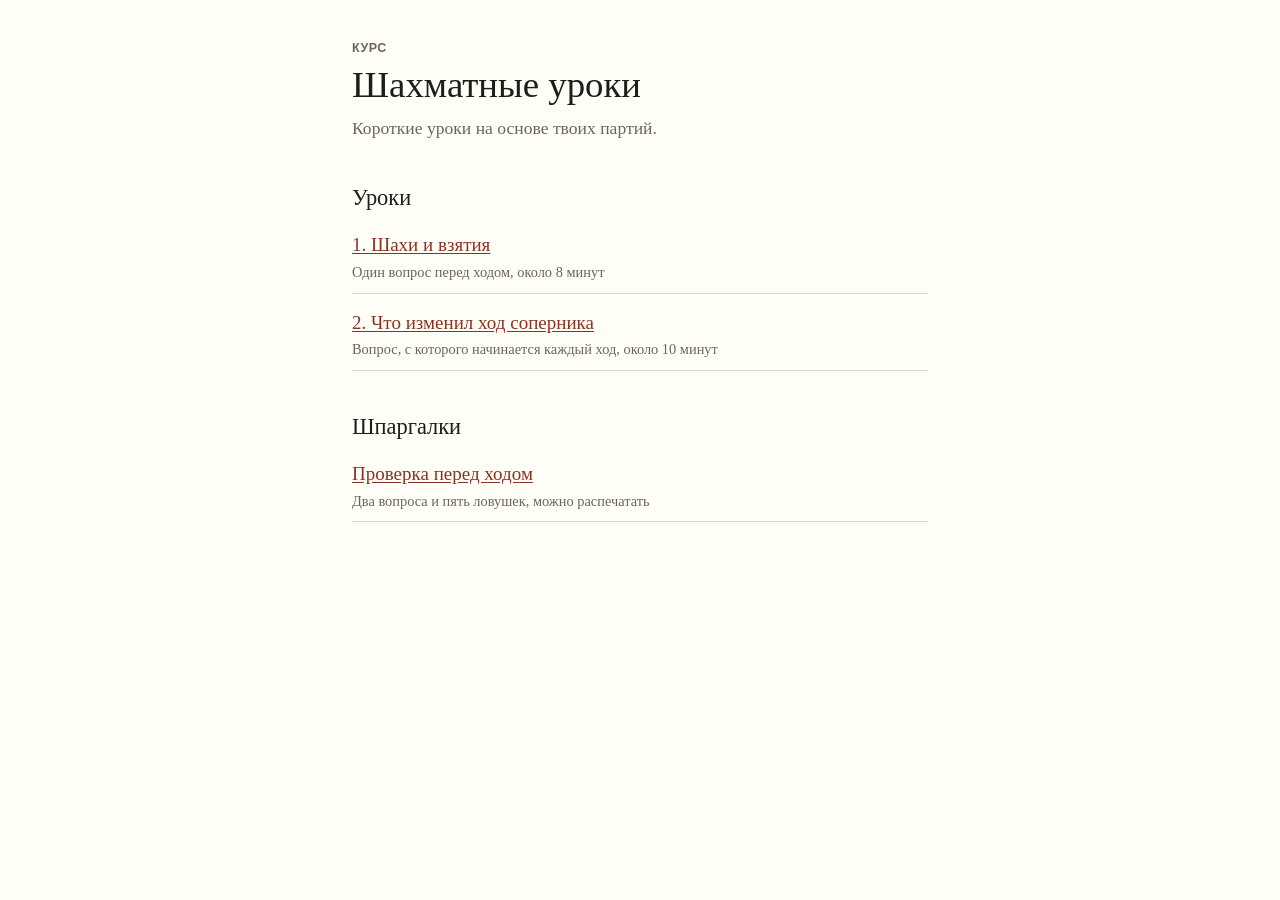
==== index.html @ b0790417 "Урок 2: что изменил ход соперника" ====
<!doctype html>
<html lang="ru">
<head>
  <meta charset="utf-8">
  <meta name="viewport" content="width=device-width, initial-scale=1">
  <meta name="color-scheme" content="light dark">
  <meta name="robots" content="noindex">
  <link rel="icon" href="data:,">
  <title>Шахматные уроки</title>
  <link rel="stylesheet" href="assets/course.css">
</head>
<body>
<main>
  <p class="kicker">Курс</p>
  <h1>Шахматные уроки</h1>
  <p class="lead">Короткие уроки на основе твоих партий.</p>

  <h2>Уроки</h2>
  <ul class="toc">
    <li><a href="lessons/0001-shahi-i-vzyatiya.html">1. Шахи и взятия</a><span class="note">Один вопрос перед ходом, около 8 минут</span></li>
    <li><a href="lessons/0002-chto-izmenil-hod.html">2. Что изменил ход соперника</a><span class="note">Вопрос, с которого начинается каждый ход, около 10 минут</span></li>
  </ul>

  <h2>Шпаргалки</h2>
  <ul class="toc">
    <li><a href="reference/proverka-pered-hodom.html">Проверка перед ходом</a><span class="note">Два вопроса и пять ловушек, можно распечатать</span></li>
  </ul>
</main>
</body>
</html>
---- assets/course.css ----
/* Общий стиль курса: типографика, доска, тренажёр, форма итога. */
:root {
  --bg: #fffff8;
  --ink: #1f1d1a;
  --muted: #6b665c;
  --rule: #dcd6c8;
  --panel: #f4f0e4;
  --accent: #8a3324;
  --good: #2f6b3a;
  --bad: #a3342a;
  --focus: #1f5f8b;
  --sq-light: #f0d9b5;
  --sq-dark: #b58863;
  --serif: Georgia, "Noto Serif", "Times New Roman", serif;
  --sans: -apple-system, BlinkMacSystemFont, "Segoe UI", Roboto, "Noto Sans", Arial, sans-serif;
}

@media (prefers-color-scheme: dark) {
  :root:not([data-theme="light"]) {
    --bg: #191815;
    --ink: #ece7db;
    --muted: #a9a394;
    --rule: #3a372f;
    --panel: #24221d;
    --accent: #e8987e;
    --good: #7cc48a;
    --bad: #f0897c;
    --focus: #7cb8e0;
  }
}

* { box-sizing: border-box; }

html { -webkit-text-size-adjust: 100%; }

body {
  margin: 0;
  background: var(--bg);
  color: var(--ink);
  font: 19px/1.6 var(--serif);
}

main {
  max-width: 38rem;
  margin: 0 auto;
  padding: 2.5rem 16px 4rem;
}

.kicker {
  margin: 0 0 .4rem;
  color: var(--muted);
  font: 600 .78rem/1.4 var(--sans);
  letter-spacing: .04em;
  text-transform: uppercase;
}

h1 {
  margin: 0 0 .5rem;
  font-size: 2.3rem;
  font-weight: 400;
  line-height: 1.15;
}

h2 {
  margin: 2.6rem 0 .6rem;
  font-size: 1.4rem;
  font-weight: 400;
  line-height: 1.25;
}

p { margin: 0 0 1rem; }

ol, ul { margin: 0 0 1rem; padding-left: 1.4rem; }
li { margin-bottom: .35rem; }

a { color: var(--accent); text-underline-offset: 2px; }

.lead { color: var(--muted); font-size: 1.1rem; }

.source { color: var(--muted); font-size: .9rem; }

.key {
  margin: 1.2rem 0;
  padding: .2rem 0 .2rem 1rem;
  border-left: 3px solid var(--accent);
  font-size: 1.3rem;
  line-height: 1.35;
}

table.data {
  width: 100%;
  margin: 1.2rem 0 .3rem;
  border-collapse: collapse;
  font: .95rem/1.4 var(--sans);
  font-variant-numeric: tabular-nums;
}
table.data th, table.data td {
  padding: .4rem .5rem;
  border-bottom: 1px solid var(--rule);
  text-align: right;
}
table.data th:first-child, table.data td:first-child { padding-left: 0; text-align: left; }
table.data th { color: var(--muted); font-weight: 600; }
table.data tr.hi td { color: var(--accent); font-weight: 600; }

.caption { margin-bottom: 1.4rem; color: var(--muted); font: .82rem/1.4 var(--sans); }

.foot {
  margin-top: 3rem;
  padding-top: 1rem;
  border-top: 1px solid var(--rule);
  color: var(--muted);
  font: .88rem/1.5 var(--sans);
}

/* Кнопки */
.btn {
  min-height: 44px;
  padding: .55rem 1rem;
  border: 1px solid var(--rule);
  border-radius: 8px;
  background: var(--panel);
  color: var(--ink);
  font: 600 1rem/1.2 var(--sans);
  cursor: pointer;
}
.btn:hover { border-color: var(--muted); }
.btn:focus-visible, .bd-sq:focus-visible, input:focus-visible, textarea:focus-visible {
  outline: 2px solid var(--focus);
  outline-offset: 2px;
}
.btn.primary { border-color: var(--accent); background: var(--accent); color: var(--bg); }
.btn[disabled] { opacity: .55; cursor: default; }
.btn-row { display: flex; flex-wrap: wrap; gap: .6rem; margin: .9rem 0; }
.btn-row .btn { flex: 1 1 8rem; }

/* Доска */
.board {
  position: relative;
  width: 100%;
  max-width: 460px;
  margin: 0 auto;
  aspect-ratio: 1;
  border-radius: 4px;
  overflow: hidden;
  box-shadow: 0 0 0 1px rgba(0, 0, 0, .25);
}
.bd-grid {
  display: grid;
  grid-template-columns: repeat(8, 1fr);
  grid-template-rows: repeat(8, 1fr);
  width: 100%;
  height: 100%;
}
.bd-sq {
  position: relative;
  min-width: 0;
  min-height: 0;
  margin: 0;
  padding: 0;
  border: 0;
  border-radius: 0;
  background: var(--sq-light);
  font: inherit;
  touch-action: manipulation;
}
.bd-sq.dark { background: var(--sq-dark); }
.bd-sq[disabled] { color: inherit; opacity: 1; }
.board.picking .bd-sq { cursor: pointer; }
.bd-sq.m-last::after, .bd-sq.m-sel::after, .bd-sq.m-good::after, .bd-sq.m-bad::after {
  content: "";
  position: absolute;
  inset: 0;
}
.bd-sq.m-last::after { background: rgba(155, 199, 0, .38); }
.bd-sq.m-sel::after { background: rgba(31, 95, 139, .45); }
.bd-sq.m-good::after { background: rgba(47, 107, 58, .5); }
.bd-sq.m-bad::after { background: rgba(163, 52, 42, .5); }
.bd-lbl {
  position: absolute;
  z-index: 1;
  color: #5c4630;
  font: 700 clamp(8px, 2.2vw, 11px)/1 var(--sans);
  pointer-events: none;
}
.bd-sq.dark .bd-lbl { color: #f6e7cf; }
.bd-lbl.rank { top: 3%; left: 4%; }
.bd-lbl.file { right: 5%; bottom: 3%; }
.pc {
  position: absolute;
  z-index: 2;
  top: 4%;
  left: 4%;
  width: 92%;
  height: 92%;
  pointer-events: none;
}
.pc .b { stroke-width: 1.6; stroke-linejoin: round; }
.pc .m { fill: none; stroke-width: 1.6; stroke-linecap: round; }
.pc .k { fill: none; stroke-width: 3.2; stroke-linecap: round; }
.pc.w .b { fill: #fbfaf4; stroke: #2b2723; }
.pc.w .m, .pc.w .k { stroke: #2b2723; }
.pc.w .e { fill: #2b2723; }
.pc.b .b { fill: #2f2b27; stroke: #14110e; }
.pc.b .m { stroke: #e9e3d6; }
.pc.b .k { stroke: #14110e; }
.pc.b .e { fill: #e9e3d6; }
.bd-arrows {
  position: absolute;
  z-index: 3;
  top: 0;
  left: 0;
  width: 100%;
  height: 100%;
  pointer-events: none;
}
.bd-arrows .plan { fill: #1f5f8b; }
.bd-arrows .danger { fill: #b3261e; }
.bd-arrows .good { fill: #2f7d3b; }

/* Пошаговый разбор и тренажёр */
.widget {
  margin: 1.2rem -16px;
  padding: 1rem 16px;
  background: var(--panel);
}
.widget .step-text, .tr-prompt { margin: 0 0 .9rem; min-height: 3.2em; }
.widget .board { margin-bottom: .9rem; }
.tr-head {
  display: flex;
  justify-content: space-between;
  margin-bottom: .6rem;
  color: var(--muted);
  font: 600 .82rem/1.3 var(--sans);
}
.tr-note { margin: .8rem 0; font-size: 1rem; line-height: 1.5; }
.tr-note:empty { display: none; }
.tr-note.good strong:first-child { color: var(--good); }
.tr-note.bad strong:first-child { color: var(--bad); }
.tr-note.hint { color: var(--muted); font-family: var(--sans); font-size: .95rem; }
.tr-final { margin: .3rem 0 0; font-size: 1.15rem; }

/* Форма итога */
.form label, .form legend { display: block; margin-bottom: .35rem; font: 600 .92rem/1.4 var(--sans); }
.form fieldset { margin: 0 0 1rem; padding: 0; border: 0; }
.form .opts { display: flex; flex-wrap: wrap; gap: .4rem .6rem; }
.form .opts label { display: inline-flex; gap: .35rem; align-items: center; font-weight: 400; }
.form textarea, .form .out {
  width: 100%;
  padding: .55rem .65rem;
  border: 1px solid var(--rule);
  border-radius: 8px;
  background: var(--bg);
  color: var(--ink);
  font: 1rem/1.45 var(--sans);
}
.form textarea { min-height: 5.2rem; resize: vertical; }
.form .out { min-height: 9rem; margin-top: .4rem; }
.form-status { min-height: 1.4em; color: var(--good); font: 600 .9rem/1.4 var(--sans); }

/* Шпаргалка */
.cards { display: grid; grid-template-columns: repeat(auto-fit, minmax(14rem, 1fr)); gap: 1.4rem; margin-top: 1rem; }
.card h3 { margin: .55rem 0 .2rem; font-size: 1.02rem; font-weight: 700; line-height: 1.3; }
.card p { margin: 0; font-size: .92rem; line-height: 1.45; }
.card .board { max-width: none; }

.toc { padding: 0; list-style: none; }
.toc li { padding: .55rem 0; border-bottom: 1px solid var(--rule); }
.toc .note { display: block; color: var(--muted); font-size: .9rem; }

@media (min-width: 640px) {
  .widget { margin: 1.2rem 0; padding: 1.2rem; border-radius: 8px; }
}

@media print {
  :root { --bg: #fff; --ink: #000; --muted: #444; --rule: #bbb; --panel: #fff; --accent: #000; }
  body { font-size: 11.5pt; }
  main { max-width: none; padding: 0; }
  .foot, .no-print { display: none; }
  .cards { grid-template-columns: repeat(4, 1fr); gap: .8rem; }
  .card { break-inside: avoid; }
  .board { box-shadow: 0 0 0 .5pt #000; }
  .bd-sq, .pc, .bd-arrows { -webkit-print-color-adjust: exact; print-color-adjust: exact; }
}
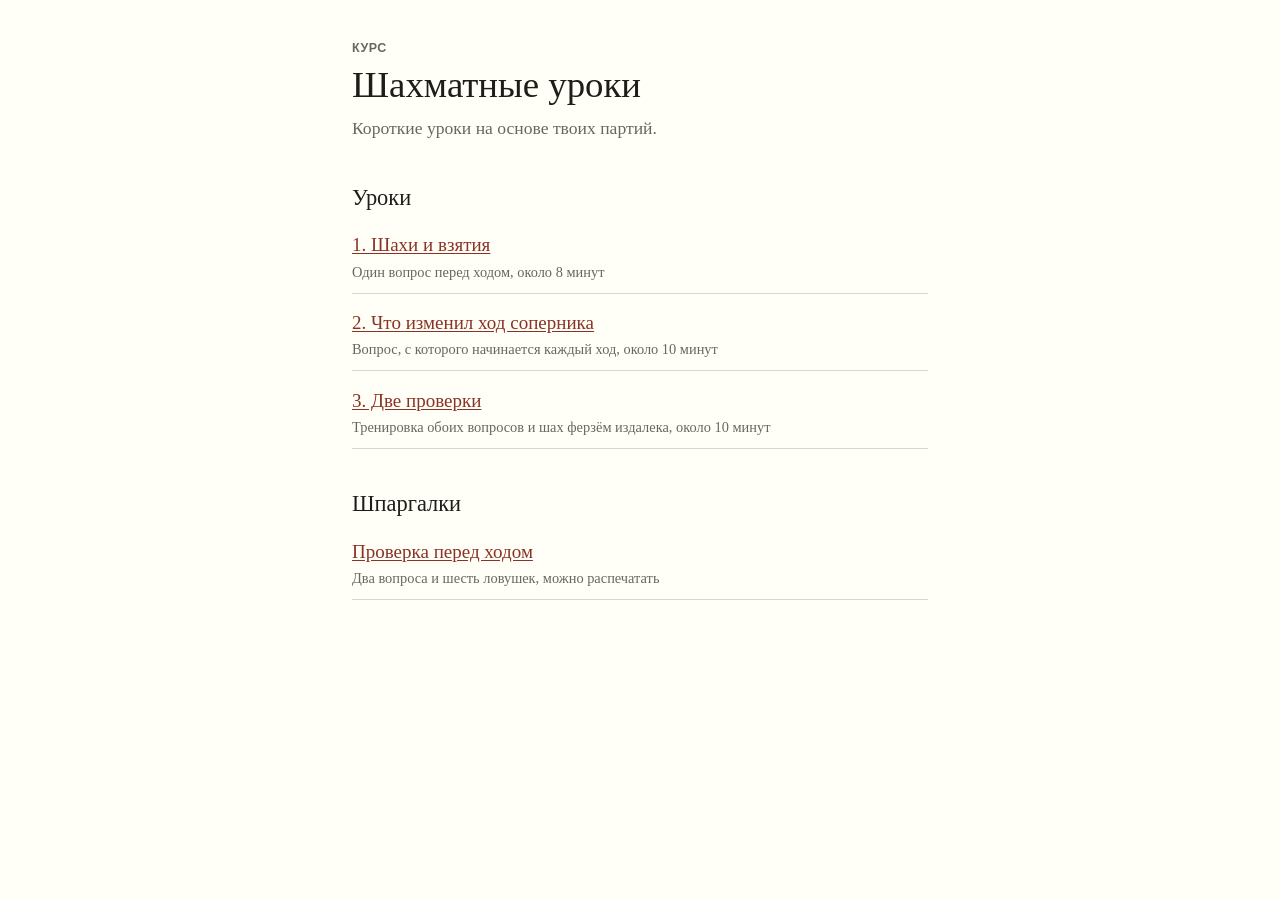
==== commit cadc77ae: "Урок 3: две проверки" ====
--- a/index.html
+++ b/index.html
@@ -19,11 +19,12 @@
   <ul class="toc">
     <li><a href="lessons/0001-shahi-i-vzyatiya.html">1. Шахи и взятия</a><span class="note">Один вопрос перед ходом, около 8 минут</span></li>
     <li><a href="lessons/0002-chto-izmenil-hod.html">2. Что изменил ход соперника</a><span class="note">Вопрос, с которого начинается каждый ход, около 10 минут</span></li>
+    <li><a href="lessons/0003-dve-proverki.html">3. Две проверки</a><span class="note">Тренировка обоих вопросов и шах ферзём издалека, около 10 минут</span></li>
   </ul>
 
   <h2>Шпаргалки</h2>
   <ul class="toc">
-    <li><a href="reference/proverka-pered-hodom.html">Проверка перед ходом</a><span class="note">Два вопроса и пять ловушек, можно распечатать</span></li>
+    <li><a href="reference/proverka-pered-hodom.html">Проверка перед ходом</a><span class="note">Два вопроса и шесть ловушек, можно распечатать</span></li>
   </ul>
 </main>
 </body>
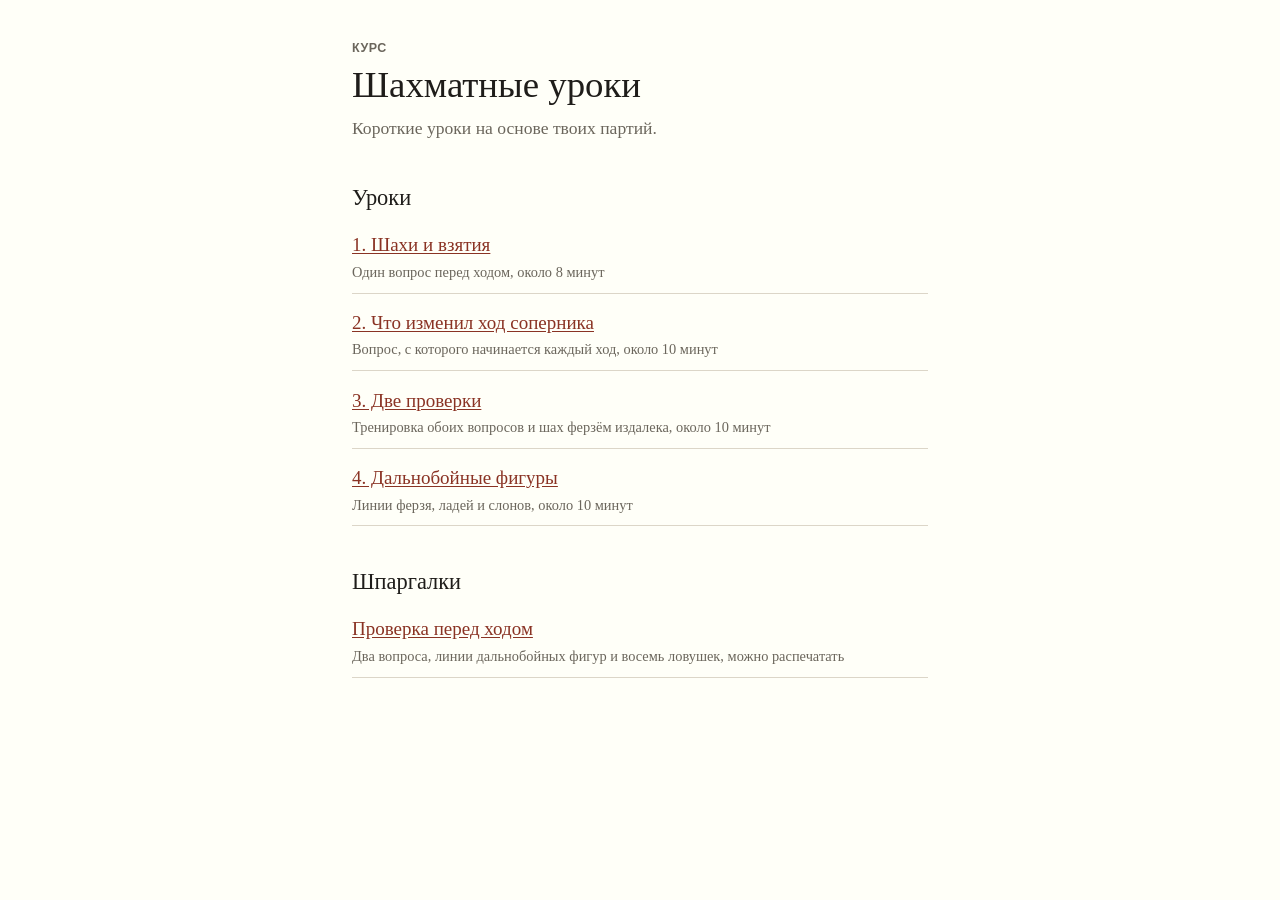
==== commit 0d3e2fbb: "Урок 4: дальнобойные фигуры" ====
--- a/index.html
+++ b/index.html
@@ -20,11 +20,12 @@
     <li><a href="lessons/0001-shahi-i-vzyatiya.html">1. Шахи и взятия</a><span class="note">Один вопрос перед ходом, около 8 минут</span></li>
     <li><a href="lessons/0002-chto-izmenil-hod.html">2. Что изменил ход соперника</a><span class="note">Вопрос, с которого начинается каждый ход, около 10 минут</span></li>
     <li><a href="lessons/0003-dve-proverki.html">3. Две проверки</a><span class="note">Тренировка обоих вопросов и шах ферзём издалека, около 10 минут</span></li>
+    <li><a href="lessons/0004-dalnoboynye-figury.html">4. Дальнобойные фигуры</a><span class="note">Линии ферзя, ладей и слонов, около 10 минут</span></li>
   </ul>
 
   <h2>Шпаргалки</h2>
   <ul class="toc">
-    <li><a href="reference/proverka-pered-hodom.html">Проверка перед ходом</a><span class="note">Два вопроса и шесть ловушек, можно распечатать</span></li>
+    <li><a href="reference/proverka-pered-hodom.html">Проверка перед ходом</a><span class="note">Два вопроса, линии дальнобойных фигур и восемь ловушек, можно распечатать</span></li>
   </ul>
 </main>
 </body>
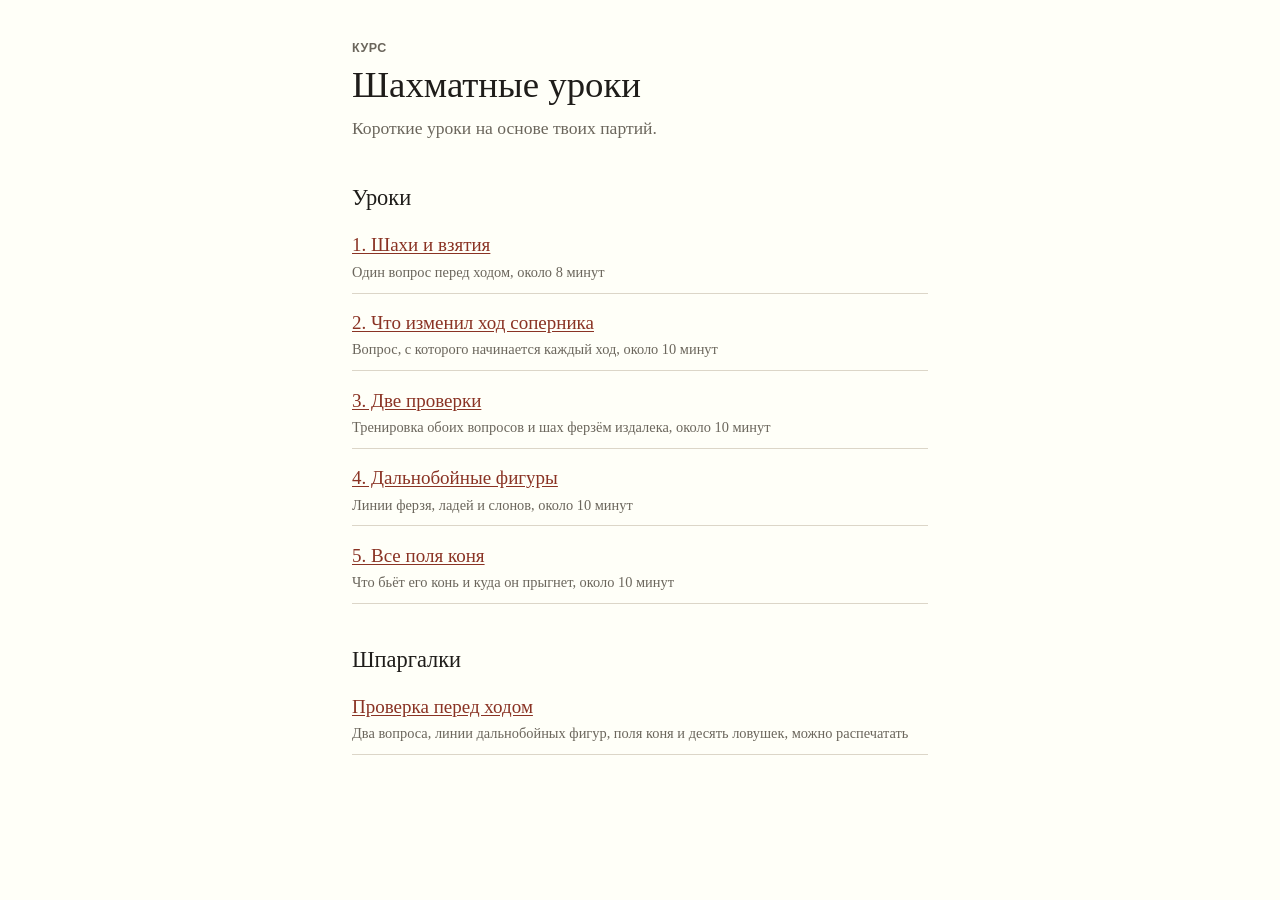
==== commit 002d145e: "Урок 5: все поля коня" ====
--- a/index.html
+++ b/index.html
@@ -21,11 +21,12 @@
     <li><a href="lessons/0002-chto-izmenil-hod.html">2. Что изменил ход соперника</a><span class="note">Вопрос, с которого начинается каждый ход, около 10 минут</span></li>
     <li><a href="lessons/0003-dve-proverki.html">3. Две проверки</a><span class="note">Тренировка обоих вопросов и шах ферзём издалека, около 10 минут</span></li>
     <li><a href="lessons/0004-dalnoboynye-figury.html">4. Дальнобойные фигуры</a><span class="note">Линии ферзя, ладей и слонов, около 10 минут</span></li>
+    <li><a href="lessons/0005-vse-polya-konya.html">5. Все поля коня</a><span class="note">Что бьёт его конь и куда он прыгнет, около 10 минут</span></li>
   </ul>
 
   <h2>Шпаргалки</h2>
   <ul class="toc">
-    <li><a href="reference/proverka-pered-hodom.html">Проверка перед ходом</a><span class="note">Два вопроса, линии дальнобойных фигур и восемь ловушек, можно распечатать</span></li>
+    <li><a href="reference/proverka-pered-hodom.html">Проверка перед ходом</a><span class="note">Два вопроса, линии дальнобойных фигур, поля коня и десять ловушек, можно распечатать</span></li>
   </ul>
 </main>
 </body>
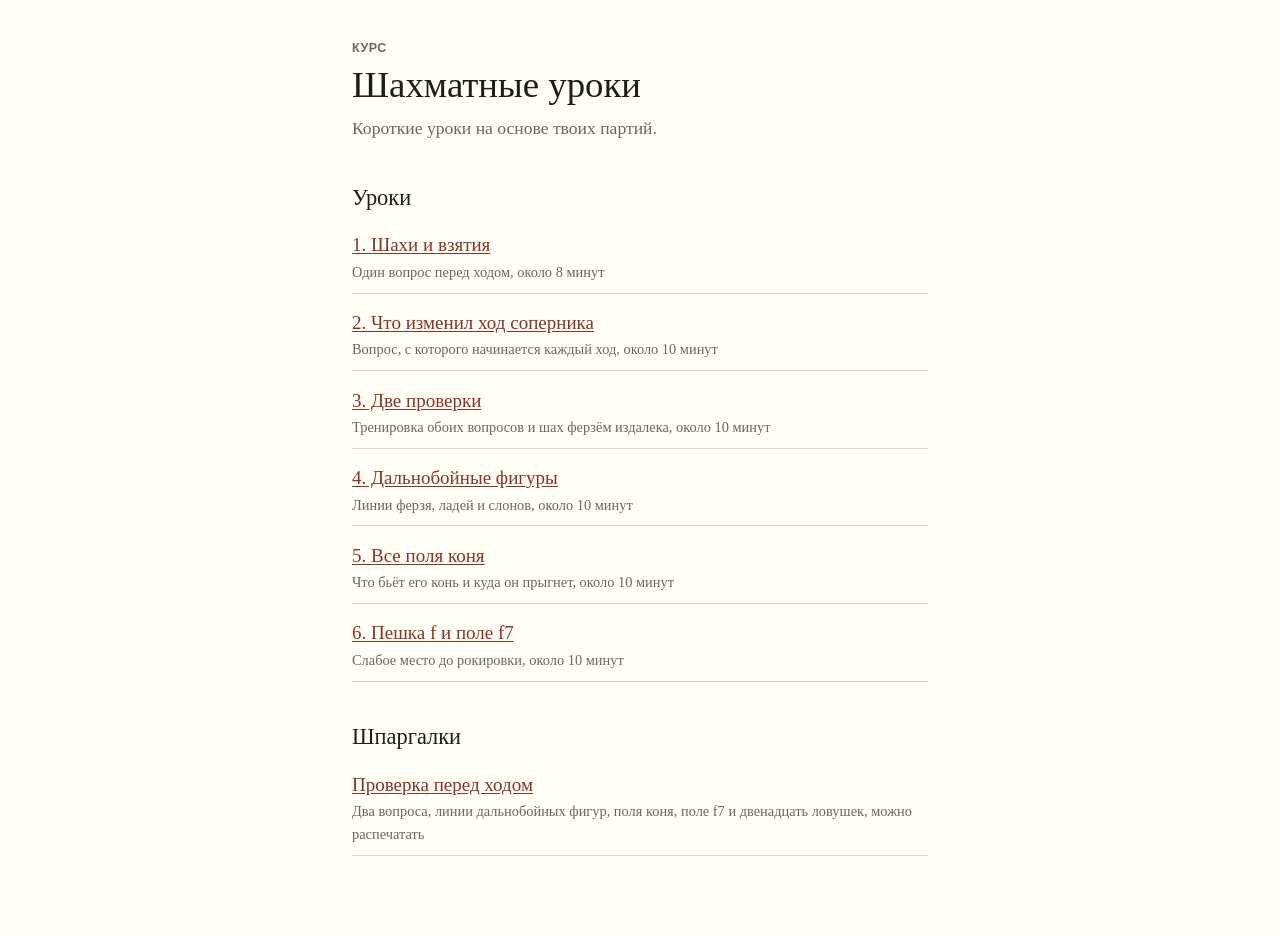
==== commit eb9699d9: "Урок 6: пешка f и поле f7" ====
--- a/index.html
+++ b/index.html
@@ -22,11 +22,12 @@
     <li><a href="lessons/0003-dve-proverki.html">3. Две проверки</a><span class="note">Тренировка обоих вопросов и шах ферзём издалека, около 10 минут</span></li>
     <li><a href="lessons/0004-dalnoboynye-figury.html">4. Дальнобойные фигуры</a><span class="note">Линии ферзя, ладей и слонов, около 10 минут</span></li>
     <li><a href="lessons/0005-vse-polya-konya.html">5. Все поля коня</a><span class="note">Что бьёт его конь и куда он прыгнет, около 10 минут</span></li>
+    <li><a href="lessons/0006-peshka-f-i-pole-f7.html">6. Пешка f и поле f7</a><span class="note">Слабое место до рокировки, около 10 минут</span></li>
   </ul>
 
   <h2>Шпаргалки</h2>
   <ul class="toc">
-    <li><a href="reference/proverka-pered-hodom.html">Проверка перед ходом</a><span class="note">Два вопроса, линии дальнобойных фигур, поля коня и десять ловушек, можно распечатать</span></li>
+    <li><a href="reference/proverka-pered-hodom.html">Проверка перед ходом</a><span class="note">Два вопроса, линии дальнобойных фигур, поля коня, поле f7 и двенадцать ловушек, можно распечатать</span></li>
   </ul>
 </main>
 </body>
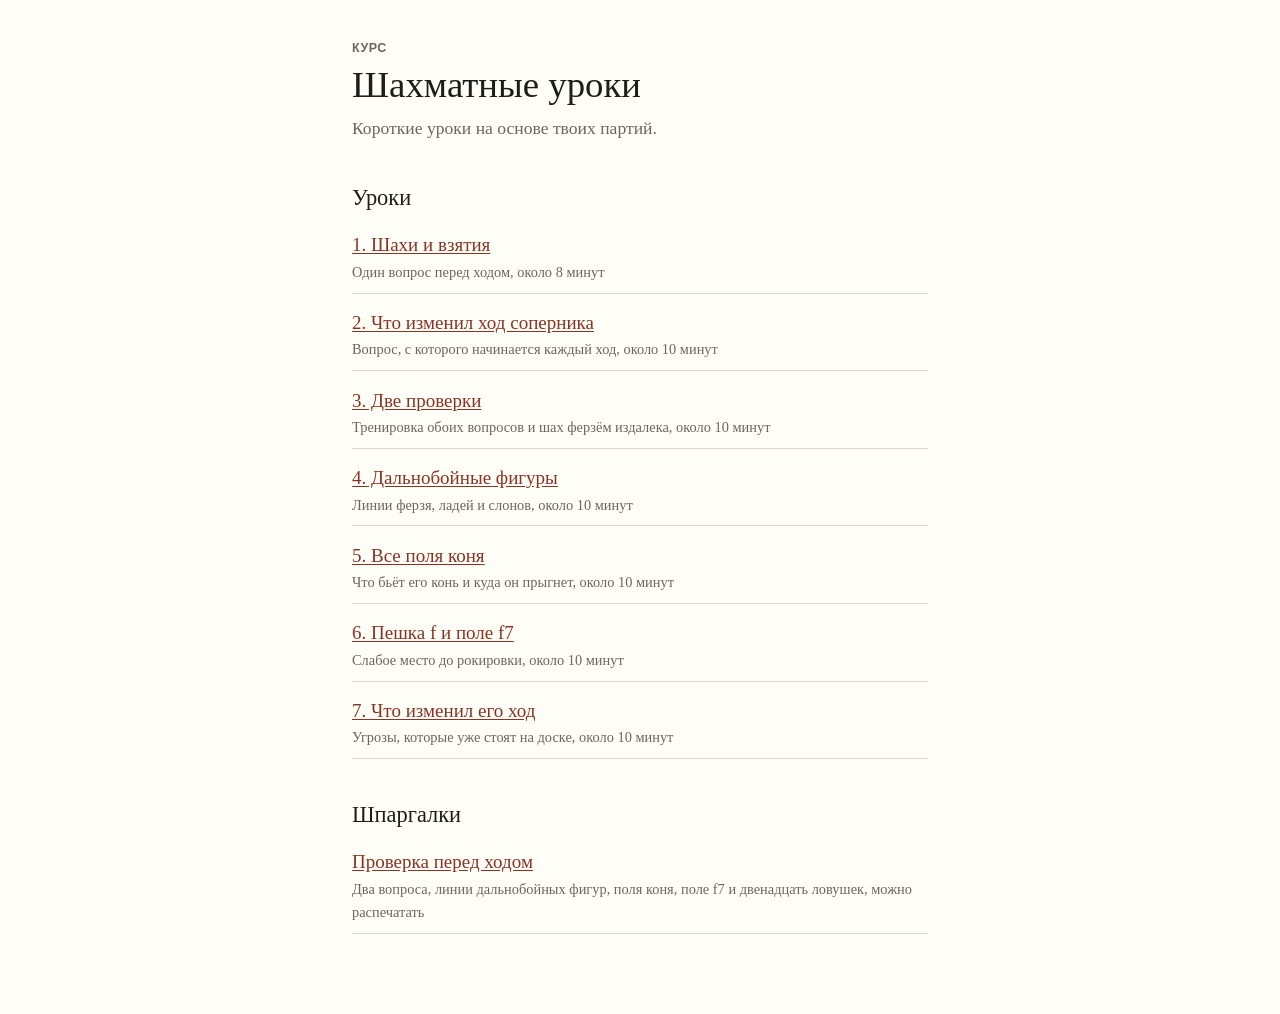
==== commit ab4153e2: "Урок 7: что изменил его ход" ====
--- a/index.html
+++ b/index.html
@@ -23,6 +23,7 @@
     <li><a href="lessons/0004-dalnoboynye-figury.html">4. Дальнобойные фигуры</a><span class="note">Линии ферзя, ладей и слонов, около 10 минут</span></li>
     <li><a href="lessons/0005-vse-polya-konya.html">5. Все поля коня</a><span class="note">Что бьёт его конь и куда он прыгнет, около 10 минут</span></li>
     <li><a href="lessons/0006-peshka-f-i-pole-f7.html">6. Пешка f и поле f7</a><span class="note">Слабое место до рокировки, около 10 минут</span></li>
+    <li><a href="lessons/0007-chto-izmenil-ego-hod.html">7. Что изменил его ход</a><span class="note">Угрозы, которые уже стоят на доске, около 10 минут</span></li>
   </ul>
 
   <h2>Шпаргалки</h2>
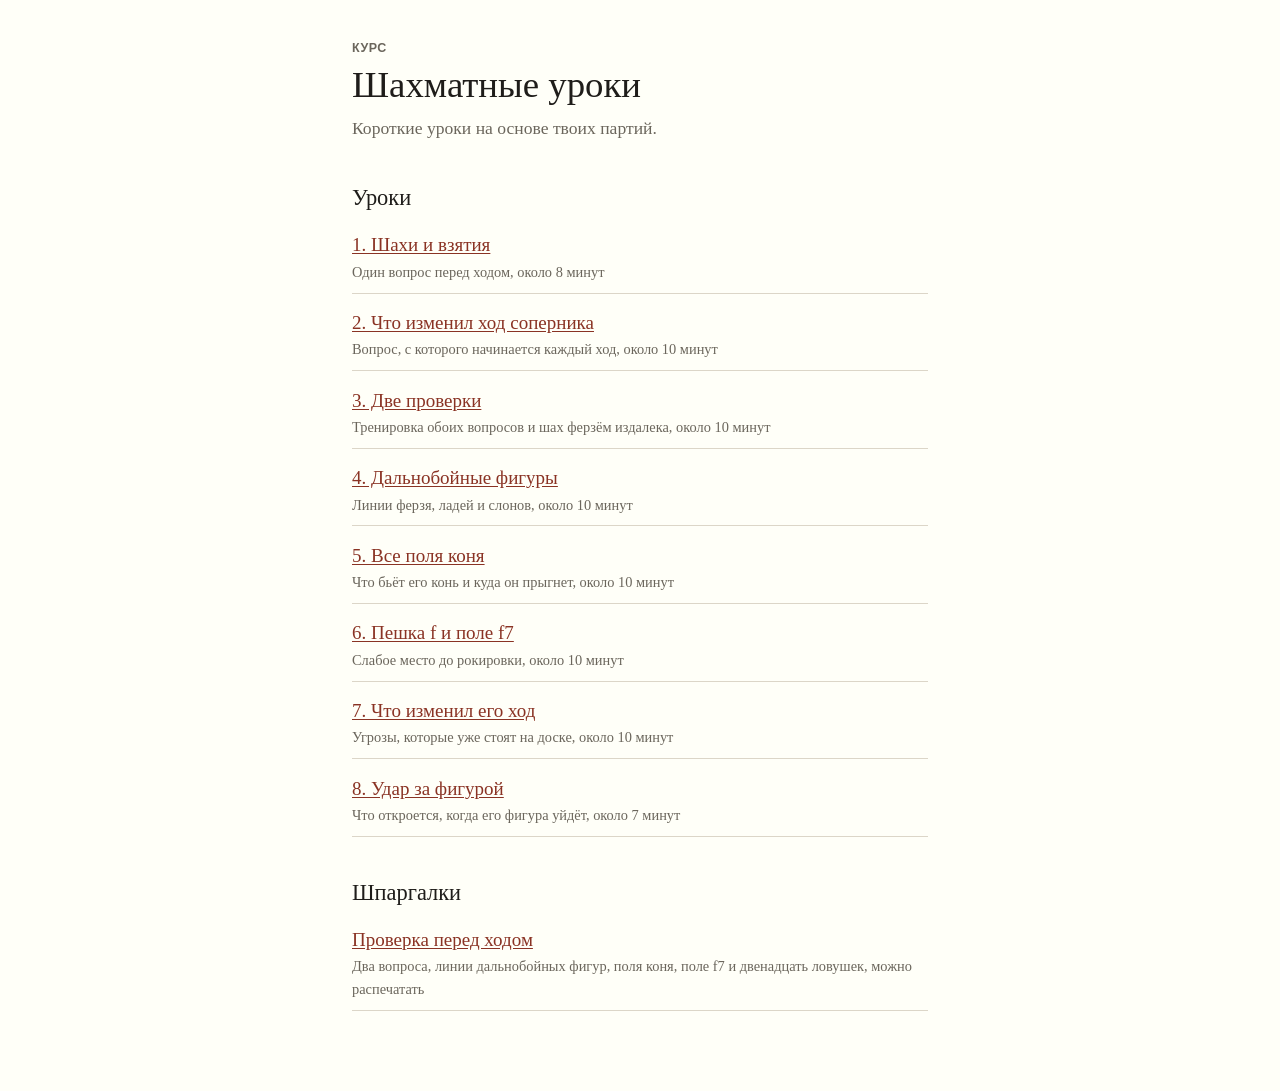
==== commit 42db8a8f: "Урок 8: удар за фигурой" ====
--- a/index.html
+++ b/index.html
@@ -24,6 +24,7 @@
     <li><a href="lessons/0005-vse-polya-konya.html">5. Все поля коня</a><span class="note">Что бьёт его конь и куда он прыгнет, около 10 минут</span></li>
     <li><a href="lessons/0006-peshka-f-i-pole-f7.html">6. Пешка f и поле f7</a><span class="note">Слабое место до рокировки, около 10 минут</span></li>
     <li><a href="lessons/0007-chto-izmenil-ego-hod.html">7. Что изменил его ход</a><span class="note">Угрозы, которые уже стоят на доске, около 10 минут</span></li>
+    <li><a href="lessons/0008-udar-za-figuroy.html">8. Удар за фигурой</a><span class="note">Что откроется, когда его фигура уйдёт, около 7 минут</span></li>
   </ul>
 
   <h2>Шпаргалки</h2>
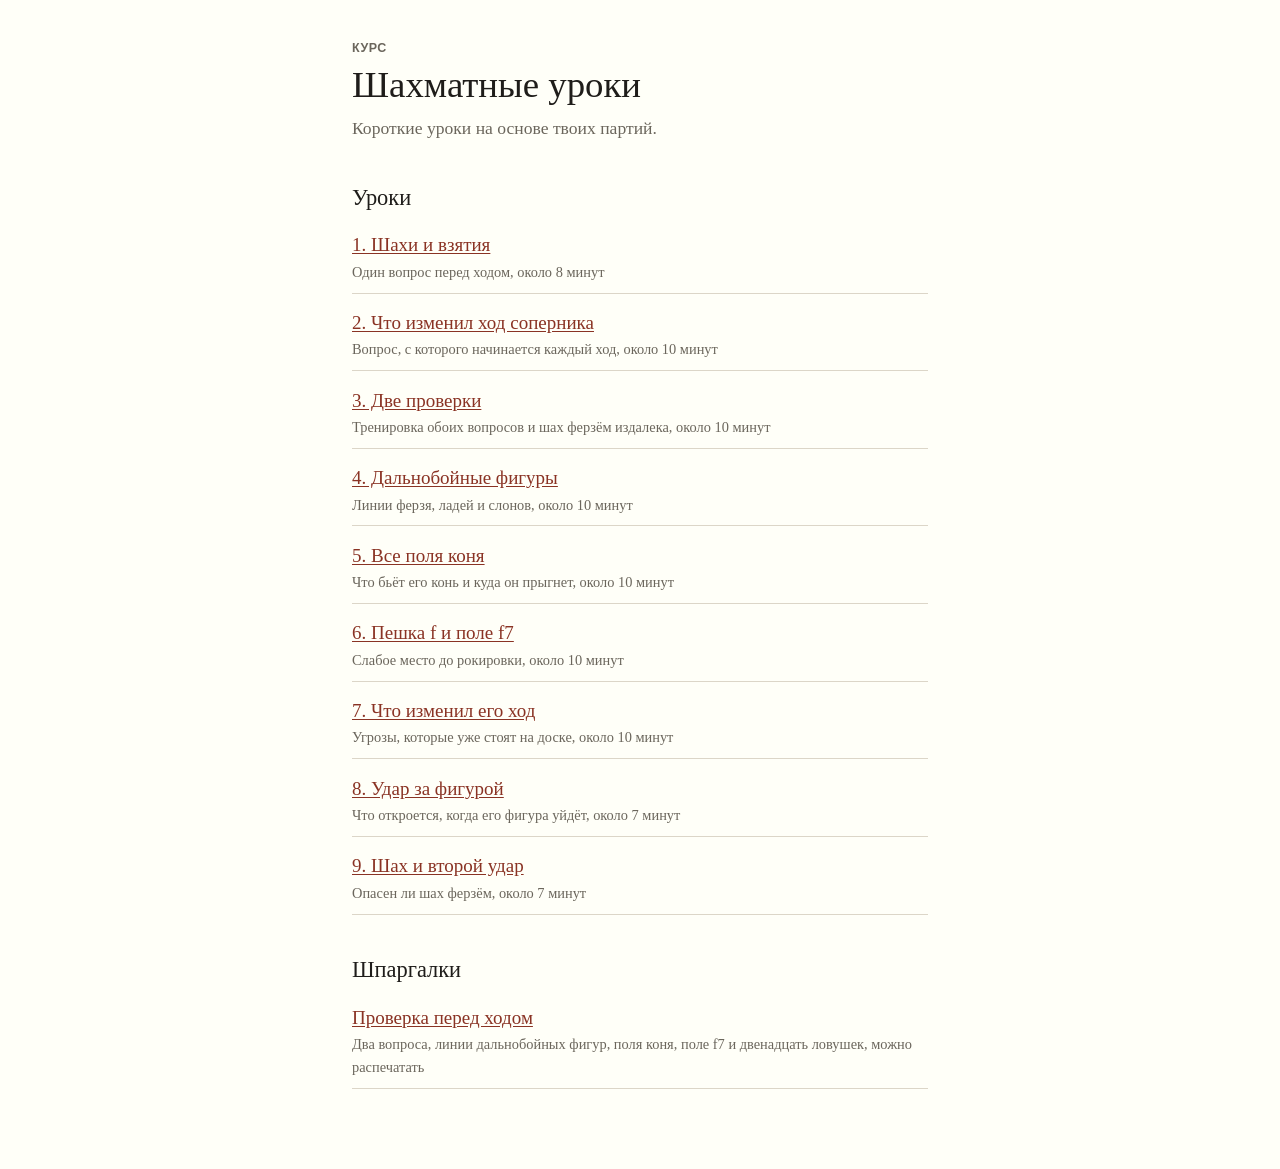
==== commit c5a99cbc: "Урок 9: шах и второй удар" ====
--- a/index.html
+++ b/index.html
@@ -25,6 +25,7 @@
     <li><a href="lessons/0006-peshka-f-i-pole-f7.html">6. Пешка f и поле f7</a><span class="note">Слабое место до рокировки, около 10 минут</span></li>
     <li><a href="lessons/0007-chto-izmenil-ego-hod.html">7. Что изменил его ход</a><span class="note">Угрозы, которые уже стоят на доске, около 10 минут</span></li>
     <li><a href="lessons/0008-udar-za-figuroy.html">8. Удар за фигурой</a><span class="note">Что откроется, когда его фигура уйдёт, около 7 минут</span></li>
+    <li><a href="lessons/0009-shah-i-vtoroy-udar.html">9. Шах и второй удар</a><span class="note">Опасен ли шах ферзём, около 7 минут</span></li>
   </ul>
 
   <h2>Шпаргалки</h2>
